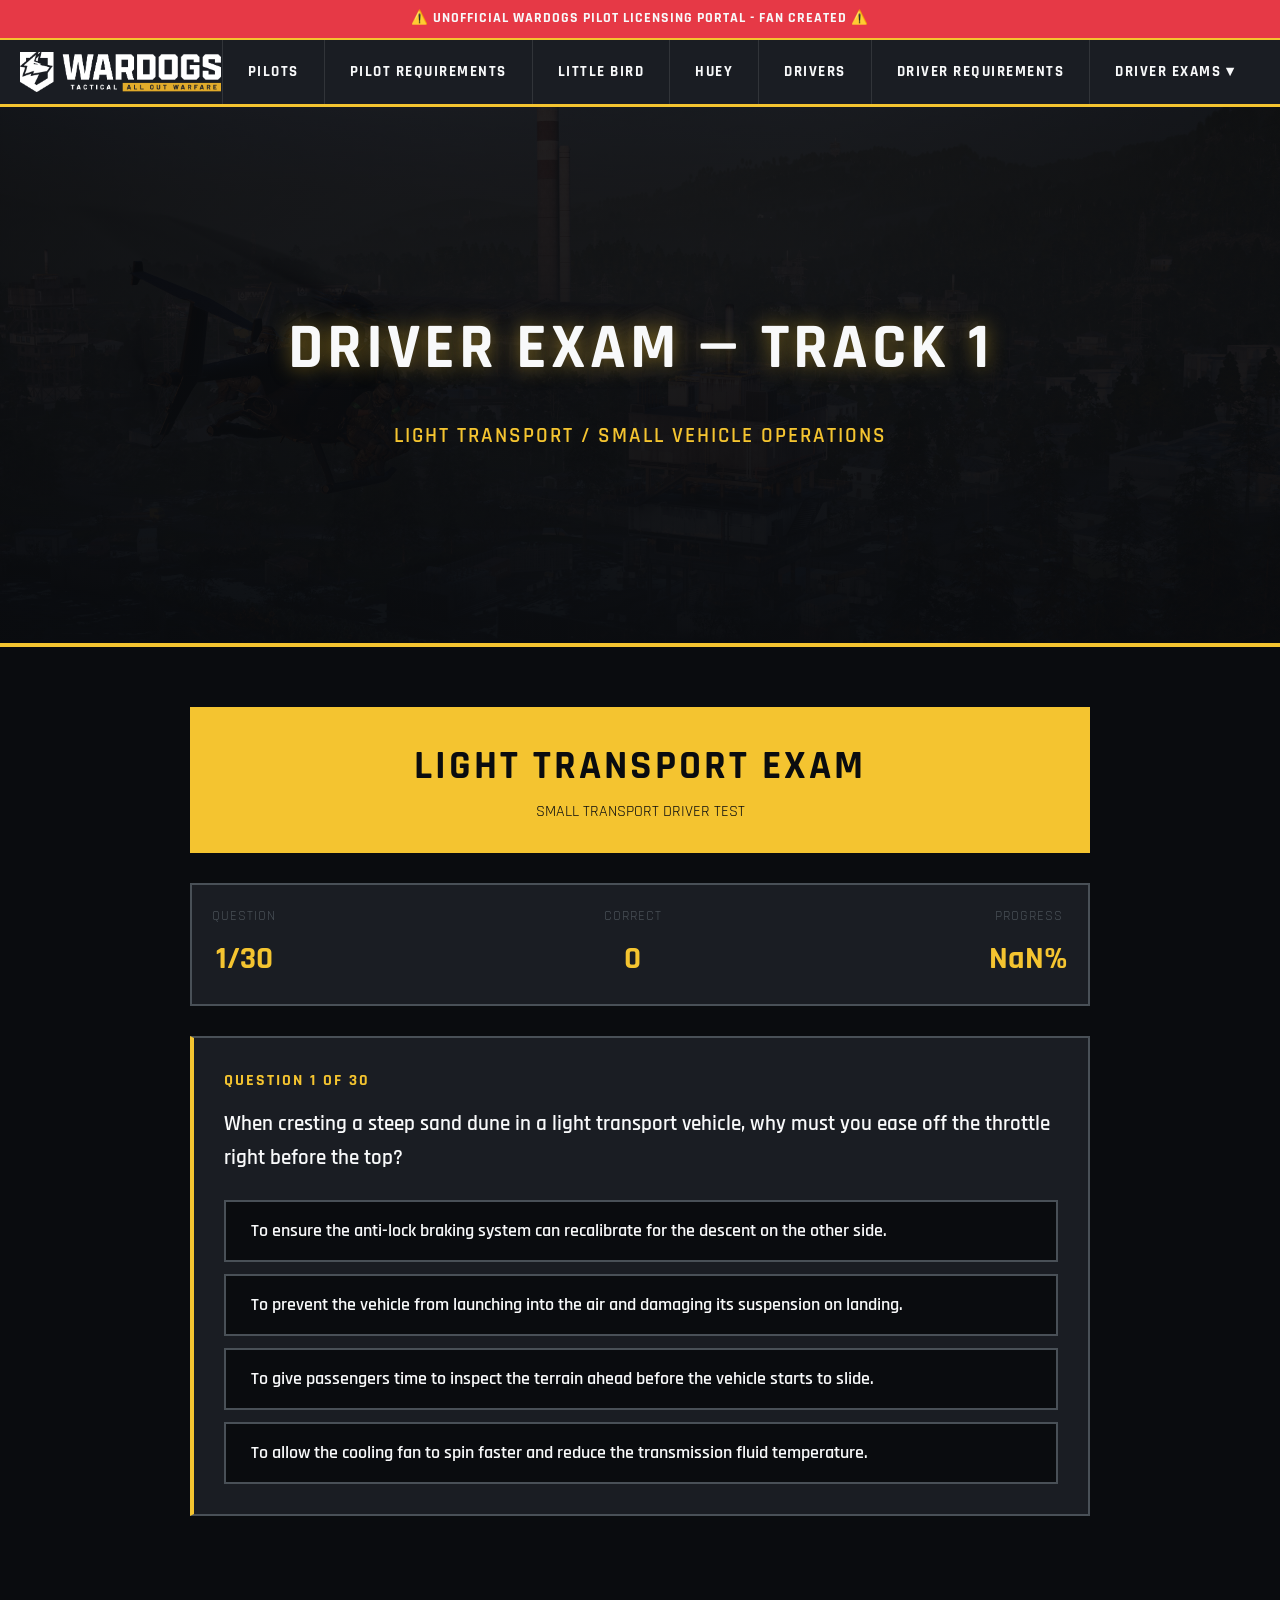
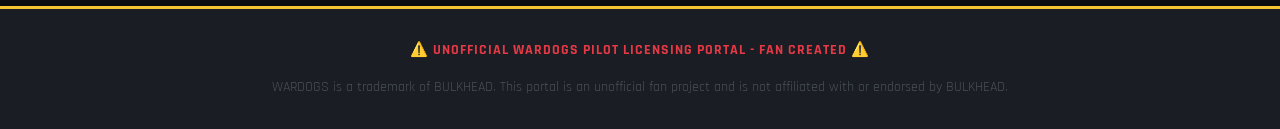
==== driver-exam-track1.html @ 91f32be7 "Add files via upload" ====
<!DOCTYPE html>
<html lang="en">
<head>
  <meta charset="UTF-8" />
  <meta name="viewport" content="width=device-width, initial-scale=1.0"/>
  <title>Driver Exam — Track 1: Light Transport | WARDOGS</title>
  <meta name="description" content="Wardogs Light Transport Driver Examination — written test for Track 1 (Small Transport). 30 questions, 90% pass required.">
  <link rel="canonical" href="https://wardogspilots.com/driver-exam-track1.html" />
  <meta property="og:type" content="website" />
  <meta property="og:title" content="Driver Exam — Track 1: Light Transport" />
  <meta property="og:description" content="Wardogs Light Transport Driver Examination — small transport written test." />
  <meta property="og:image" content="/WD_Screenshot_Littlebird_2.jpg" />
  <link rel="stylesheet" href="shared.css" />
</head>
<body>
  <div class="disclaimer">
    ⚠️ UNOFFICIAL WARDOGS PILOT LICENSING PORTAL - FAN CREATED ⚠️
  </div>

  <nav>
    <div class="nav-container">
      <img src="/WD_Fullmark_Full.png" alt="WARDOGS Logo" class="nav-logo">
      <ul class="nav-links">
        <li><a href="index.html">PILOTS</a></li>
        <li><a href="requirements.html">PILOT REQUIREMENTS</a></li>
        <li><a href="exam-littlebird.html">LITTLE BIRD</a></li>
        <li><a href="exam-huey.html">HUEY</a></li>
        <li><a href="drivers.html">DRIVERS</a></li>
        <li><a href="driver-requirements.html">DRIVER REQUIREMENTS</a></li>
        <li class="nav-dropdown">
          <a href="#" aria-haspopup="true" aria-expanded="false">DRIVER EXAMS ▾</a>
          <ul class="nav-dropdown-list">
            <li><a href="driver-exam-track1.html" class="active">Track 1 — Small Transport</a></li>
            <li><a href="driver-exam-track2.html">Track 2 — Heavy Transport</a></li>
            <li><a href="driver-exam-track3.html">Track 3 — Weaponized</a></li>
          </ul>
        </li>
      </ul>
    </div>
  </nav>

  <section class="hero" role="banner">
    <img src="/WD_Screenshot_Littlebird_2.jpg" alt="Driver exam hero image" class="hero-bg">
    <div class="hero-overlay"></div>
    <div class="hero-content">
      <h1>DRIVER EXAM — TRACK 1</h1>
      <p>LIGHT TRANSPORT / SMALL VEHICLE OPERATIONS</p>
    </div>
  </section>

  <main>
    <div class="exam-container">
      <div class="exam-header">
        <h1>LIGHT TRANSPORT EXAM</h1>
        <p>SMALL TRANSPORT DRIVER TEST</p>
      </div>

      <div id="exam-progress" class="exam-progress">
        <div class="progress-item">
          <div class="progress-label">Question</div>
          <div class="progress-value"><span id="current-q">1</span>/30</div>
        </div>
        <div class="progress-item">
          <div class="progress-label">Correct</div>
          <div class="progress-value" id="score">0</div>
        </div>
        <div class="progress-item">
          <div class="progress-label">Progress</div>
          <div class="progress-value" id="percentage">0%</div>
        </div>
      </div>

      <div id="question-container"></div>
      <div id="result-container" class="hidden"></div>
      <div id="form-container" class="hidden"></div>
    </div>
  </main>

  <footer>
    <div class="footer-disclaimer">
      ⚠️ UNOFFICIAL WARDOGS PILOT LICENSING PORTAL - FAN CREATED ⚠️
    </div>
    <div class="footer-info">
      WARDOGS is a trademark of BULKHEAD. This portal is an unofficial fan project and is not affiliated with or endorsed by BULKHEAD.
    </div>
  </footer>

  <script>
  // ===================================================
  // Wardogs Light Transport Driver Examination
  // ===================================================

  const QUESTION_POOL = [
    {
      question: "When driving a light transport vehicle down a steep, loose dirt slope, the driver should:",
      answers: [
        "Avoid heavy braking, use engine compression to control speed, and steer straight down the slope.",
        "Apply full brakes continuously, and zig-zag down the slope to reduce sliding speed.",
        "Shift into neutral, coast down, and use emergency brakes to help steer the rear tires.",
        "Accelerate rapidly to clear the slope quickly before losing wheel traction on the dirt."
      ],
      correct: 0,
      explanation: "Steering straight down the slope prevents the vehicle from sliding sideways and rolling over. Easing off the brakes and letting engine compression control your speed prevents the tires from locking up and sliding on loose soil."
    },
    {
      question: "If your light transport vehicle begins to slide wide (understeer) while taking a fast turn on gravel, you should:",
      answers: [
        "Gently ease off the throttle, straighten the steering wheel slightly, and let the front tires regain grip.",
        "Pull the emergency brake hard, slam on the accelerator, and steer deeply into the direction of the slide.",
        "Turn the steering wheel harder in the direction of the turn and apply full, heavy brakes.",
        "Shift the transmission into reverse immediately to force the wheels to counter-spin and slow down."
      ],
      correct: 0,
      explanation: "Understeer happens when the front tires lose traction and slide. Turning harder only worsens the slide. You must gently reduce power and slightly straighten the wheels so the tires can stop sliding and hook up with the gravel again."
    },
    {
      question: "Before crossing a shallow river or water hazard in a light transport vehicle, you must:",
      answers: [
        "Assess depth and current speed, select a low gear, and maintain a slow, steady forward pace.",
        "Charge into the water at maximum speed to use the vehicle's momentum to cross over.",
        "Shift into reverse first to test the entry traction before crossing the main deep channel.",
        "Deflate all tires completely to allow the vehicle's body to float across the deep water."
      ],
      correct: 0,
      explanation: "Always check water depth first. Entering slowly in a low gear prevents water from splashing over the hood and into the engine intake (which causes catastrophic engine failure called hydrolock), while maintaining traction."
    },
    {
      question: "What is the primary operational benefit of lower tire pressure when driving on loose sand or deep mud?",
      answers: [
        "It increases the tire's footprint, distributing weight and greatly improving overall traction.",
        "It increases the vehicle's top speed by reducing the rolling resistance of the rubber treads.",
        "It protects the suspension from absorbing shocks when hitting large hidden rocks or debris.",
        "It prevents the engine from overheating by reducing the rotation loads on the drive shafts."
      ],
      correct: 0,
      explanation: "Lowering tire pressure (airing down) allows the tire to flatten slightly. This increases the surface area (footprint) of the tire in contact with the ground, spreading the vehicle's weight and keeping it from sinking into loose surfaces."
    },
    {
      question: "When navigating highly uneven terrain, which action most significantly increases your risk of rolling over?",
      answers: [
        "Driving perpendicular to a steep side slope instead of driving straight up or down it.",
        "Maintaining a slow, steady throttle input while keeping the front wheels pointed straight ahead.",
        "Choosing a path that keeps all four tires in contact with the ground at all times.",
        "Shifting into a lower gear to increase torque and control when climbing over loose rocks."
      ],
      correct: 0,
      explanation: "Driving sideways across a steep slope (perpendicularly) exposes your vehicle's side profile to gravity. If a downslope wheel dips or an upslope wheel hits a bump, the center of gravity will shift beyond the track width, causing an immediate rollover."
    },
    {
      question: "How does a heavy cargo load in the rear bed of a light transport truck affect its steering?",
      answers: [
        "It lightens the front end, reducing steering grip and increasing the risk of understeer.",
        "It heavily increases front-wheel traction, making the steering feel extremely sensitive.",
        "It completely disables the rear brakes, forcing the front wheels to do all the stopping.",
        "It increases the top speed of the vehicle by pushing the rear drive tires down."
      ],
      correct: 0,
      explanation: "Heavy weight in the rear creates a seesaw effect over the rear axle, pulling weight off the front steering tires. With less weight pushing the front tires into the dirt, steering response becomes loose, slow, and prone to sliding straight (understeer)."
    },
    {
      question: "When cresting a steep sand dune in a light transport vehicle, why must you ease off the throttle right before the top?",
      answers: [
        "To prevent the vehicle from launching into the air and damaging its suspension on landing.",
        "To allow the cooling fan to spin faster and reduce the transmission fluid temperature.",
        "To ensure the anti-lock braking system can recalibrate for the descent on the other side.",
        "To give passengers time to inspect the terrain ahead before the vehicle starts to slide."
      ],
      correct: 0,
      explanation: "Charging over a crest at full throttle will launch the vehicle off the top of the dune. This can cause severe suspension damage, frame damage, passenger injuries, or result in landing nose-first into a steep pocket on the other side."
    },
    {
      question: "When driving a light transport vehicle under tactical blackout conditions using night vision:",
      answers: [
        "Reduce your speed significantly to compensate for reduced depth perception and peripheral vision.",
        "Maintain normal daytime speeds to avoid becoming an easy target for ground forces.",
        "Turn on your high beams occasionally to verify the path shown on your NVG screen.",
        "Drive strictly in reverse to minimize the vehicle's forward light and heat signature."
      ],
      correct: 0,
      explanation: "Night vision goggles (NVGs) flatten your depth perception and restrict your field of view to a narrow tube. You must drive slower than normal to give yourself enough time to react to ditches, rocks, and obstacles you cannot see in your periphery."
    },
    {
      question: "What is the correct way to drive a light utility vehicle over a high obstacle like a fallen log or rock ridge?",
      answers: [
        "Approach at an angle so only one tire climbs the obstacle at a time, keeping others on the ground.",
        "Approach straight on at high speed to force the vehicle to jump cleanly over the barrier.",
        "Slam on the brakes right before contact to let the front bumper push the obstacle out of the way.",
        "Shift into the highest gear possible to maximize the rotational speed of the front drive tires."
      ],
      correct: 0,
      explanation: "Approaching at an angle ensures that three wheels are always providing stable traction on flat ground while one wheel climbs. Approaching straight on risks slamming the front bumper or high-centering the vehicle's undercarriage on the ridge."
    },
    {
      question: "In a light transport convoy, what is the primary purpose of maintaining a consistent 3 to 4 vehicle-length gap?",
      answers: [
        "To ensure adequate reaction time for sudden stops and to avoid blinding dust clouds from lead.",
        "To allow civilian vehicles to pass safely through the military column without interrupting flow.",
        "To keep the vehicles close enough to share a single radio communications channel.",
        "To prevent the engines of trailing vehicles from running too cool in cold weather conditions."
      ],
      correct: 0,
      explanation: " convoy spacing provides a reaction window if the lead vehicle brakes or crashes. Off-road, it also ensures trailing drivers aren't blinded by the thick dust cloud kicked up by the leading vehicle's tires, which can hide obstacles."
    },
    {
      question: "What causes 'brake fade' during long descents in a light transport vehicle, and how do you prevent it?",
      answers: [
        "Overheating of brake components; prevent it by using engine braking and shifting to a lower gear.",
        "Loss of hydraulic brake fluid pressure; prevent it by pumping the brake pedal rapidly during turns.",
        "Glazing of the tire rubber surfaces; prevent it by drifting around corners to clean the treads.",
        "Excessive engine vacuum pressure build-up; prevent it by revving the engine in neutral while coasting."
      ],
      correct: 0,
      explanation: "Brake fade happens when constant heavy braking generates extreme heat, causing the brake pads and rotors to lose friction. Shifting into a low gear forces the engine compression to hold back the vehicle's weight (engine braking), saving your brakes."
    },
    {
      question: "When using a winch to pull a stuck light vehicle out of deep mud, you must always:",
      answers: [
        "Place a heavy dampener over the winch cable to prevent a dangerous snap if the line breaks.",
        "Keep the vehicle's engine turned off to prevent overloading the electrical alternator system.",
        "Stand directly next to the winch line to guide the cable onto the spool with your hands.",
        "Run the winch at maximum speed without stopping to prevent the motor from cooling down too fast."
      ],
      correct: 0,
      explanation: "A winch line is under immense tension. If it snaps, the cable will whip back with lethal force. Placing a heavy jacket, blanket, or cable dampener over the middle of the line absorbs the energy and drops the cable safely to the ground if it breaks."
    },
    {
      question: "During tactical transport operations, if the lead vehicle spots an obstacle, they should:",
      answers: [
        "Signal the hazard over the radio or via hand signals to warn the trailing vehicles immediately.",
        "Stop abruptly without warning to test the reaction speed of the drivers behind them.",
        "Accelerate quickly over the obstacle to show the path is safe to navigate at speed.",
        "Turn off all lights and pull over to let the trailing vehicles take the lead instead."
      ],
      correct: 0,
      explanation: "Lead vehicles are the eyes of the convoy. Any spotter or lead driver must immediately call out road hazards, traps, or deep obstacles to ensure trailing vehicles have ample time to steer clear or adjust their approach."
    },
    {
      question: "When should you engage the differential lock (diff lock) on a light transport vehicle?",
      answers: [
        "Before entering loose, slippery, or mud-heavy terrain where wheels are likely to spin and lose grip.",
        "When driving at high speeds on dry asphalt roads to improve cornering stability and turn radius.",
        "Only after the vehicle has become completely stuck and the engine has stalled in deep water.",
        "When descending steep paved highways to prevent the brakes from locking up during a hard stop."
      ],
      correct: 0,
      explanation: "Engaging the differential lock forces both wheels on an axle to turn at the exact same speed. This prevents one wheel from spinning uselessly in the mud while the other wheel with grip sits completely still. Do not use it on dry pavement as it binds the gears."
    },
    {
      question: "If your front wheels lose steering grip in deep mud, what is the best way to regain steering control?",
      answers: [
        "Turn the steering wheel slightly back and forth to let the side treads of the tires bite into fresh dirt.",
        "Spin the tires at maximum RPM while holding the steering wheel locked in one direction.",
        "Apply full emergency brakes while turning the steering wheel rapidly from side to side.",
        "Turn off the engine, shift into park, and let the vehicle slide to a complete stop on its own."
      ],
      correct: 0,
      explanation: "Wiggling the steering wheel left and right (sawing the wheel) allows the sidewall lugs and outer edges of your front tires to bite into fresh mud, helping clear the mud out of the tread and redirecting the vehicle's path."
    },
    {
      question: "When driving off-road, why should you avoid driving through tall grass or deep brush whenever possible?",
      answers: [
        "It can hide dangerous obstacles like large rocks, deep holes, or stumps that can damage the vehicle.",
        "The seeds from the tall grass will clog the exhaust system and cause an immediate engine fire.",
        "Tall brush will scratch the paint and reduce the camouflage effectiveness of the vehicle's body.",
        "The plants release chemical compounds that degrade the rubber compounds of off-road tires."
      ],
      correct: 0,
      explanation: "Tall grass completely masks the ground surface. Underneath, there could be a massive boulder, a hidden tree stump, or a deep wash-out trench that will shear off your suspension components or cause an immediate rollover."
    },
    {
      question: "When parking a manual light transport vehicle on an uphill slope, you should:",
      answers: [
        "Apply the handbrake, shift the transmission into first gear, and turn the wheels away from the curb.",
        "Leave the vehicle in neutral, apply the handbrake, and keep the front wheels perfectly straight.",
        "Shift into reverse gear, release the handbrake, and turn the wheels directly into the curb.",
        "Leave the engine idling in neutral and place a small rock under one of the front tires."
      ],
      correct: 0,
      explanation: "Leaving the transmission in first gear acts as a mechanical backup to your handbrake. Turning the wheels away from the curb ensures that if the vehicle does slip backward, the front tires will catch the curb and stop the vehicle's rolling motion."
    },
    {
      question: "If your engine temperature gauge spikes into the red zone while climbing a steep mountain pass, you should:",
      answers: [
        "Pull over safely, let the engine idle, and turn on the cabin heater to help vent engine heat.",
        "Turn off the engine immediately while moving, shift into neutral, and coast down the mountain.",
        "Pour cold bottled water directly over the hot radiator cap to cool it down as fast as possible.",
        "Accelerate to maximum speed to force more cold air through the front grill of the vehicle."
      ],
      correct: 0,
      explanation: "Turning on the cabin heater acts as a secondary radiator, drawing heat away from the engine block and blowing it into the cabin. Letting the engine idle allows the water pump and cooling fan to continue circulating fluids to cool it down safely."
    },
    {
      question: "What is the safest way to negotiate a steep downhill section on loose gravel or muddy terrain?",
      answers: [
        "Shift to a low gear, let engine compression control your speed, and keep the vehicle pointed straight down.",
        "Put the vehicle in neutral, use the handbrake to steer, and slide down sideways to slow descent.",
        "Ride the brakes heavily while turning the steering wheel rapidly to scrub off speed on the descent.",
        "Accelerate down the hill to ensure the tires can clear any mud buildup in the tread patterns."
      ],
      correct: 0,
      explanation: "Keeping the vehicle pointed straight down the fall line of the hill prevents sliding sideways, which leads to immediate roll-overs. Letting the engine control the speed prevents brake lockup and sliding."
    },
    {
      question: "How does adding a roof rack with heavy gear affect the handling of a light transport vehicle?",
      answers: [
        "It raises the center of gravity, significantly increasing the risk of rolling over during sharp turns.",
        "It lowers the center of gravity, greatly improving the vehicle's high-speed cornering stability.",
        "It has no effect on handling because the weight is distributed evenly across the roof support pillars.",
        "It increases front-wheel traction by pushing the front bumper down closer to the road surface."
      ],
      correct: 0,
      explanation: "Weight added high up raises the vehicle's overall Center of Gravity (CG). When turning, centrifugal force will push this high weight outward, creating a severe body roll that can easily roll the vehicle over at high speeds."
    },
    {
      question: "When shifting a 4WD light transport vehicle's transfer case into 'Low Range' (4-Low), what is the primary change?",
      answers: [
        "Engine torque is greatly multiplied, but the vehicle's top speed is significantly reduced.",
        "The vehicle's top speed is doubled, but the available torque to the wheels is cut in half.",
        "Power is sent only to the rear wheels to allow for high-speed drifting on dirt roads.",
        "The automatic braking system is disabled to allow the wheels to lock up freely off-road."
      ],
      correct: 0,
      explanation: "4-Low engages low gearing in the transfer case. This multiplies your engine's torque (pulling power) for climbing over steep rocks or through thick mud, but restricts the vehicle's top speed to very low limits."
    },
    {
      question: "When operating a light transport vehicle with canvas side doors and rear covers, the driver must:",
      answers: [
        "Utilize side mirrors effectively and check blind spots frequently due to reduced direct visibility.",
        "Rely entirely on passengers to tell them if the path behind the vehicle is clear to back up.",
        "Keep the driver's side door open at all times to improve direct line-of-sight visibility.",
        "Drive only in forward gears to eliminate the need to look behind the vehicle while moving."
      ],
      correct: 0,
      explanation: "Canvas covers, plastic windows, and rear frames severely restrict your direct line of sight. Drivers must be highly proactive with their side mirrors and check blind spots constantly to avoid hitting soldiers, obstacles, or other vehicles."
    },
    {
      question: "When driving in deep mud ruts left by heavy trucks, a light transport vehicle driver should:",
      answers: [
        "Avoid riding in the bottom of deep ruts to prevent 'high-centering' the vehicle on the middle ridge.",
        "Keep their tires perfectly centered in the deepest part of the ruts to maximize tracking control.",
        "Increase speed to slide over the middle ridge of the ruts without touching the bottom dirt.",
        "Deflate all tires to zero pressure to allow the tires to wrap around the middle ridge."
      ],
      correct: 0,
      explanation: "Heavy truck ruts are often deeper than the ground clearance of light transport vehicles. If you drive in the bottom of the ruts, your tires will sink until the undercarriage (differential/frame) hits the center ridge, lifting your tires off the ground (high-centering) and stranding you."
    },
    {
      question: "When navigating an extremely tight or hazardous off-road trail, what is the role of a ground spotter?",
      answers: [
        "To stand outside the vehicle and guide the driver using clear, pre-arranged hand signals.",
        "To run ahead of the vehicle and clear all loose rocks and sticks from the path manually.",
        "To ride on the hood of the vehicle and point in the direction the driver should steer.",
        "To maintain constant radio contact with flight command to report the vehicle's coordinates."
      ],
      correct: 0,
      explanation: "A ground spotter stands outside the vehicle in a safe location where they can see both the tires, the trail hazards, and the driver. They use hand signals to guide the driver's tire placement over obstacles safely."
    },
    {
      question: "If you feel your drive wheels spinning uselessly while trying to climb a loose dirt hill, you should:",
      answers: [
        "Ease off the throttle slightly to let the tires regain friction, rather than spinning them deeper.",
        "Slam on the accelerator pedal to force the tires to burn through the loose topsoil layer.",
        "Pump the brake pedal rapidly while keeping the accelerator pinned to the floorboards.",
        "Shift the transmission into reverse immediately to try and climb the hill backwards instead."
      ],
      correct: 0,
      explanation: "Spinning tires generates friction heat, which turns dirt to slick mud and digs the vehicle into a deeper hole. Easing off the throttle decreases the rotational speed, allowing the tire treads to grip the dirt and regain forward momentum."
    },
    {
      question: "If your vehicle begins to slide sideways on a steep slope and feels like it is starting to roll over, you should:",
      answers: [
        "Instantly steer downhill and apply light throttle to stabilize the vehicle's weight distribution.",
        "Turn the steering wheel hard uphill and apply full brakes to stop the sideways sliding motion.",
        "Pull the emergency brake and jump out of the driver's side door immediately to safety.",
        "Shift into neutral, turn off the engine, and brace yourself against the steering wheel."
      ],
      correct: 0,
      explanation: "If you slide sideways, turning uphill will flip you instantly. Turning downhill aligns the vehicle's chassis with gravity (straight down), stabilizing the weight across the suspension and keeping the wheels on the ground."
    },
    {
      question: "Why is it critical to avoid splashing water over the hood when crossing shallow water in a light utility vehicle?",
      answers: [
        "Water can enter the engine air intake, causing hydrolock and permanently destroying the engine.",
        "Water on the hood will short out the front headlights and blow the main alternator fuse.",
        "The weight of the water on the hood will push the front bumper down and cause a front-flip.",
        "Water will wash away the anti-reflective paint coating on the hood, causing extreme glare."
      ],
      correct: 0,
      explanation: "If water splashes up and enters the engine intake, the cylinders will suck in water instead of air. Since water cannot be compressed, the pistons will hit the water lock and instantly bend or break the internal engine rods (hydrolock), destroying the motor."
    },
    {
      question: "Driving with the tailgate open and unsecured cargo extending out the back of a light transport vehicle:",
      answers: [
        "Is highly dangerous as it shifts the center of gravity aft and risks losing cargo on bumps.",
        "Improves fuel economy significantly by reducing the aerodynamic drag on the rear of the truck.",
        "Is recommended for off-road driving because it allows the rear tires to cool down faster.",
        "Has no effect on safety as long as the driver maintains a slow, steady speed on flat pavement."
      ],
      correct: 0,
      explanation: "Unsecured cargo can fall out on bumps, creating obstacles for convoys behind you. Additionally, shifting weight to the extreme rear pulls weight off your steering tires, making steering loose and dangerous."
    },
    {
      question: "When driving off-road over rough, rocky terrain, why should you avoid wrapping your thumbs inside the steering wheel spokes?",
      answers: [
        "A sudden bump can jerk the front wheels and spin the steering wheel rapidly, breaking your thumbs.",
        "It reduces the circulation of blood to your hands, causing rapid fatigue during long drives.",
        "It blocks your view of the instrument cluster gauges and warning lights on the dashboard.",
        "The friction of the spokes against your thumbs will wear away the grip material on the wheel."
      ],
      correct: 0,
      explanation: "When off-road, hitting a large rock can suddenly force your front tires sideways. This force transmits through the steering linkage and snaps the steering wheel around violently. If your thumbs are wrapped inside, the spinning spokes will break them."
    },
    {
      question: "How does driving at moderate speed on hard dirt right after leaving a deep mud hole help the vehicle?",
      answers: [
        "Centrifugal force flings the packed mud out of the tire treads, restoring grip for future obstacles.",
        "The friction warms the tire rubber back up to its optimal operating temperature range.",
        "It allows the mechanical four-wheel drive gears to disengage smoothly without grinding.",
        "The wind clears the mud away from the front radiator grill, preventing engine cooling issues."
      ],
      correct: 0,
      explanation: "Tire treads work by grabbing the ground. When packed solid with thick mud, they become smooth slicks. Driving on hard ground at a moderate speed flings the mud out of the treads, cleaning the tires so they are ready for the next off-road challenge."
    }
  ];

  let currentQuestions = [];
  let currentQuestionIndex = 0;
  let score = 0;
  let answered = false;

  function shuffleArray(array) {
    const shuffled = [...array];
    for (let i = shuffled.length - 1; i > 0; i--) {
      const j = Math.floor(Math.random() * (i + 1));
      [shuffled[i], shuffled[j]] = [shuffled[j], shuffled[i]];
    }
    return shuffled;
  }

  function initExam() {
    currentQuestions = shuffleArray(QUESTION_POOL).slice(0, 30);

    // Shuffle answers for each question
    currentQuestions.forEach(q => {
      const correctAnswer = q.answers[q.correct];
      const shuffled = shuffleArray(q.answers.map((ans, idx) => ({ ans, idx })));
      q.answers = shuffled.map(item => item.ans);
      q.correct = shuffled.findIndex(item => item.idx === q.correct);
    });

    currentQuestionIndex = 0;
    score = 0;
    answered = false;
    displayQuestion();
  }

  function displayQuestion() {
    const container = document.getElementById('question-container');
    const question = currentQuestions[currentQuestionIndex];

    answered = false;

    container.innerHTML = `
      <div class="question-card">
        <div class="question-number">Question ${currentQuestionIndex + 1} of 30</div>
        <div class="question-text">${question.question}</div>
        <div class="answers" id="answers"></div>
        <div id="explanation-container"></div>
        <button class="btn next-btn hidden" id="next-btn" onclick="nextQuestion()">NEXT QUESTION</button>
      </div>
    `;

    const answersContainer = document.getElementById('answers');
    question.answers.forEach((answer, index) => {
      const btn = document.createElement('button');
      btn.className = 'answer-btn';
      btn.textContent = answer;
      btn.onclick = () => checkAnswer(index);
      answersContainer.appendChild(btn);
    });

    updateProgress();
  }

  function checkAnswer(selectedIndex) {
      if (answered) return;

      answered = true;
      const question = currentQuestions[currentQuestionIndex];
      const answerButtons = document.querySelectorAll('.answer-btn');
      const explanationContainer = document.getElementById('explanation-container');

      answerButtons.forEach(btn => btn.disabled = true);

      if (selectedIndex === question.correct) {
          score++;
          answerButtons[selectedIndex].classList.add('correct');
      } else {
          answerButtons[selectedIndex].classList.add('incorrect');
          answerButtons[question.correct].classList.add('correct');
      }

      explanationContainer.innerHTML = `
      <div class="explanation">
        <strong>EXPLANATION:</strong> ${question.explanation}
      </div>
    `;

      document.getElementById('next-btn').classList.remove('hidden');
      updateProgress();
  }

  function updateProgress() {
      document.getElementById('current-q').textContent = currentQuestionIndex + 1;
      document.getElementById('score').textContent = score;
      const percentage = ((score / (currentQuestionIndex + (answered ? 1 : 0))) * 100).toFixed(0);
      document.getElementById('percentage').textContent = percentage + '%';
  }

  function nextQuestion() {
      currentQuestionIndex++;

      if (currentQuestionIndex >= currentQuestions.length) {
          showResults();
      } else {
          displayQuestion();
      }
  }

  function showResults() {
      const container = document.getElementById('question-container');
      const resultContainer = document.getElementById('result-container');
      const formContainer = document.getElementById('form-container');

      container.classList.add('hidden');
      document.getElementById('exam-progress').classList.add('hidden');
      resultContainer.classList.remove('hidden');

      const percentage = ((score / 30) * 100).toFixed(1);
      const passed = score >= 27; // 90% of 30 is 27

      resultContainer.innerHTML = `
      <div class="result-screen ${passed ? 'pass' : 'fail'}">
        <div class="result-status">${passed ? 'PASS' : 'FAIL'}</div>
        <div class="result-score">${score} / 30 (${percentage}%)</div>
        <div class="result-message">
          ${passed
              ? 'You have passed the Light Transport written examination. Complete the form below to schedule your in-game practical evaluation with a driver instructor.'
              : 'You did not achieve the required 90% passing score. Review the material and retake the examination.'}
        </div>
        ${!passed ? '<button class="btn" onclick="location.reload()">RETAKE EXAM</button>' : ''}
      </div>
    `;

      if (passed) {
          formContainer.classList.remove('hidden');
          formContainer.innerHTML = `
        <div class="form-container">
          <h2>POST-EXAM GROUND CERTIFICATION FORM</h2>
          <p>Your written exam results will be forwarded to the ground instructor cadre. Complete this form to begin the practical scheduling process.</p>

          <form id="cert-form">
            <div class="form-group">
              <label for="discord">DISCORD USERNAME *</label>
              <input type="text" id="discord" required placeholder="username#0000">
            </div>

            <div class="form-group">
              <label for="callsign">IN-GAME CALLSIGN *</label>
              <input type="text" id="callsign" required placeholder="Your tactical callsign">
            </div>

            <div class="form-group">
              <label for="availability">AVAILABILITY / TIMEZONE *</label>
              <textarea id="availability" required placeholder="Preferred days/times and timezone (e.g., Weekends 1800-2200 UTC, Mon-Fri after 2000 EST)"></textarea>
            </div>

            <button type="submit" class="btn">SUBMIT GROUND CERTIFICATION REQUEST</button>
          </form>

          <div id="form-response" class="hidden"></div>
        </div>
      `;

          document.getElementById('cert-form').addEventListener('submit', handleFormSubmit);
      }
  }

  function handleFormSubmit(e) {
      e.preventDefault();

      // Secure, anonymous Cloudflare Driver Webhook proxy URL
      const CLOUDFLARE_WORKER_URL = 'https://wardogs-driver-webhook.arsenalapi.workers.dev';

      const formResponse = document.getElementById('form-response');
      formResponse.classList.remove('hidden');
      formResponse.innerHTML = `
      <div class="loading-spinner">
        <div class="spinner"></div>
        <p>TRANSMITTING TO GROUND INSTRUCTOR CADRE...</p>
      </div>
    `;

      // Get form values
      const discordUser = document.getElementById('discord').value;
      const callsignUser = document.getElementById('callsign').value;
      const availabilityUser = document.getElementById('availability').value;

      // Detect which exam they completed based on page URL
      let examType = 'Light Transport';
      if (window.location.pathname.includes('heavy')) {
        examType = 'Heavy Transport';
      } else if (window.location.pathname.includes('weapon')) {
        examType = 'Weaponized';
      }
      const percentage = ((score / 30) * 100).toFixed(1);

      // Format a tactical Discord embed payload
      const discordPayload = {
          username: "Wardogs Ground Command",
          embeds: [
              {
                  title: "🛞 NEW DRIVER LICENSING APPLICATION 🛞",
                  description: "A candidate has successfully passed the written ground examination and is ready for a practical evaluation.",
                  color: 16763904,
                  fields: [
                      {
                          name: "👤 Candidate Details",
                          value: `**Discord:** ${discordUser}\n**Callsign:** ${callsignUser}`,
                          inline: false
                      },
                      {
                          name: "🛞 Driver Track",
                          value: `**Aircraft Track:** ${examType}\n**Score:** ${score} / 30 (${percentage}%)`,
                          inline: false
                      },
                      {
                          name: "📅 Availability & Timezone",
                          value: availabilityUser,
                          inline: false
                      }
                  ],
                  footer: {
                      text: "Wardogs Unofficial Ground Academy • Remember: Don't flip. Don't crash."
                  },
                  timestamp: new Date().toISOString()
              }
          ]
      };

      // Perform a standard POST request directly to your secure Cloudflare Worker
      fetch(CLOUDFLARE_WORKER_URL, {
          method: 'POST',
          headers: {
              'Content-Type': 'application/json'
          },
          body: JSON.stringify(discordPayload)
      })
          .then(response => {
              if (!response.ok) {
                  throw new Error('Failed to transmit application to Cloudflare.');
              }

              // Show success message once the request is complete
              formResponse.innerHTML = `
        <div class="success-message">
          <h3 style="color: var(--tactical-yellow); margin-bottom: 20px;">✓ TRANSMISSION SUCCESSFUL</h3>
          <p>Your written driving exam results have been registered. Stand by for contact via Discord to schedule your in-game practical driving evaluation.</p>
          <p style="margin-top: 20px; color: var(--tactical-red); font-weight: 700;">REMEMBER THE RULES:</p>
          <p style="color: var(--tactical-red);">If you flip the vehicle, you fail.</p>
          <p style="color: var(--tactical-red);">If you get stuck or run too slow, you fail.</p>
          <p style="margin-top: 20px;">Precision maneuvering is mandatory. Good luck, driver.</p>
        </div>
      `;

              document.getElementById('cert-form').style.display = 'none';
          })
          .catch(error => {
              console.error('Error submitting application:', error);

              formResponse.innerHTML = `
        <div class="success-message" style="border-color: var(--tactical-red);">
          <h3 style="color: var(--tactical-red); margin-bottom: 20px;">⚠️ TRANSMISSION ERROR</h3>
          <p>There was a connection issue forwarding your application to ground command. Please take a screenshot of your passing score (${score}/30) and contact a driving instructor directly on Discord.</p>
        </div>
      `;
          });
  }

  initExam();
  </script>
</body>
</html>
---- shared.css ----
@import url('https://fonts.googleapis.com/css2?family=Rajdhani:wght@400;600;700&display=swap');

* {
  margin: 0;
  padding: 0;
  box-sizing: border-box;
}

:root {
  --gunmetal: #1a1d23;
  --deep-black: #0a0c0f;
  --tactical-yellow: #f4c430;
  --tactical-red: #e63946;
  --crisp-white: #f8f9fa;
  --steel-grey: #495057;
  --hover-grey: #2a2f36;
}

body {
  font-family: 'Rajdhani', sans-serif;
  background: var(--deep-black);
  color: var(--crisp-white);
  line-height: 1.6;
  overflow-x: hidden;
}

/* Disclaimer */
.disclaimer {
  background: var(--tactical-red);
  color: var(--crisp-white);
  text-align: center;
  padding: 8px;
  font-weight: 700;
  font-size: 0.85rem;
  letter-spacing: 1px;
  border-bottom: 2px solid var(--tactical-yellow);
}

/* Navigation */
nav {
  background: var(--gunmetal);
  border-bottom: 3px solid var(--tactical-yellow);
  position: sticky;
  top: 0;
  z-index: 1000;
}

.nav-container {
  max-width: 1400px;
  margin: 0 auto;
  display: flex;
  align-items: center;
  justify-content: space-between;
  padding: 0 20px;
}

.nav-logo {
  height: 60px;
  padding: 10px 0;
}

.nav-links {
  display: flex;
  list-style: none;
  gap: 0;
}

/* Dropdown behavior */
.nav-dropdown {
  position: relative;
}

.nav-dropdown > a {
  cursor: pointer;
}

.nav-dropdown-list {
  position: absolute;
  top: 100%;
  left: 0;
  background: var(--gunmetal);
  border: 2px solid rgba(255,255,255,0.06);
  min-width: 260px;
  list-style: none;
  padding: 8px 0;
  margin: 6px 0 0 0;
  display: none;
  box-shadow: 0 8px 20px rgba(0,0,0,0.6);
  z-index: 1200;
  border-radius: 4px;
}

.nav-dropdown-list li a {
  display: block;
  padding: 10px 18px;
  color: var(--crisp-white);
  text-decoration: none;
  font-weight: 700;
  font-size: 0.95rem;
  text-transform: none;
  letter-spacing: 0.5px;
  border-left: none;
}

.nav-dropdown-list li a:hover {
  background: var(--tactical-yellow);
  color: var(--deep-black);
}

/* Reveal on hover or when focused (supports click-to-focus) */
.nav-dropdown:hover .nav-dropdown-list,
.nav-dropdown:focus-within .nav-dropdown-list {
  display: block;
}

.nav-links a {
  display: block;
  padding: 20px 25px;
  color: var(--crisp-white);
  text-decoration: none;
  font-weight: 700;
  font-size: 0.95rem;
  letter-spacing: 1.5px;
  text-transform: uppercase;
  border-left: 1px solid rgba(255, 255, 255, 0.1);
  transition: all 0.2s;
}

.nav-links a:hover,
.nav-links a.active {
  background: var(--tactical-yellow);
  color: var(--deep-black);
}

/* Hero Section */
.hero {
  position: relative;
  height: 60vh;
  display: flex;
  align-items: center;
  justify-content: center;
  overflow: hidden;
  border-bottom: 4px solid var(--tactical-yellow);
}

.hero-bg {
  position: absolute;
  top: 0;
  left: 0;
  width: 100%;
  height: 100%;
  object-fit: cover;
  filter: brightness(0.4);
}

.hero-overlay {
  position: absolute;
  top: 0;
  left: 0;
  width: 100%;
  height: 100%;
  background: linear-gradient(to bottom, rgba(10, 12, 15, 0.7), rgba(10, 12, 15, 0.9));
}

.hero-content {
  position: relative;
  z-index: 2;
  text-align: center;
  max-width: 800px;
  padding: 20px;
}

.hero h1 {
  font-size: 4rem;
  font-weight: 700;
  letter-spacing: 4px;
  text-transform: uppercase;
  margin-bottom: 20px;
  text-shadow: 0 0 20px rgba(244, 196, 48, 0.5);
}

.hero p {
  font-size: 1.3rem;
  letter-spacing: 2px;
  color: var(--tactical-yellow);
  font-weight: 600;
}

/* Main Content */
main {
  max-width: 1400px;
  margin: 0 auto;
  padding: 60px 20px;
}

.content-section {
  background: var(--gunmetal);
  border: 2px solid var(--steel-grey);
  padding: 40px;
  margin-bottom: 30px;
  position: relative;
}

.content-section::before {
  content: '';
  position: absolute;
  top: 0;
  left: 0;
  width: 4px;
  height: 100%;
  background: var(--tactical-yellow);
}

.content-section h2 {
  font-size: 2rem;
  font-weight: 700;
  text-transform: uppercase;
  letter-spacing: 3px;
  margin-bottom: 25px;
  color: var(--tactical-yellow);
}

.content-section h3 {
  font-size: 1.5rem;
  font-weight: 700;
  text-transform: uppercase;
  letter-spacing: 2px;
  margin: 30px 0 15px;
  color: var(--crisp-white);
}

.content-section p {
  font-size: 1.1rem;
  line-height: 1.8;
  margin-bottom: 15px;
}

/* Buttons */
.btn {
  display: inline-block;
  padding: 18px 45px;
  background: var(--tactical-yellow);
  color: var(--deep-black);
  text-decoration: none;
  font-weight: 700;
  font-size: 1.1rem;
  letter-spacing: 2px;
  text-transform: uppercase;
  border: none;
  cursor: pointer;
  transition: all 0.2s;
  box-shadow: 0 0 20px rgba(244, 196, 48, 0.3);
}

.btn:hover {
  background: var(--crisp-white);
  transform: translateY(-2px);
  box-shadow: 0 0 30px rgba(244, 196, 48, 0.6);
}

.btn-container {
  display: flex;
  gap: 30px;
  margin: 40px 0;
  flex-wrap: wrap;
}

/* Table */
.roster-note {
  margin-top: 12px;
  margin-bottom: 18px;
  color: var(--tactical-yellow);
  font-weight: 700;
  letter-spacing: 1px;
  font-size: 0.95rem;
}

.roster-search-container {
  margin: 20px 0;
}

.roster-search-input {
  width: 100%;
  max-width: 500px;
  padding: 12px 16px;
  background: var(--deep-black);
  border: 2px solid var(--steel-grey);
  color: var(--crisp-white);
  font-family: 'Rajdhani', sans-serif;
  font-size: 1rem;
  font-weight: 600;
  letter-spacing: 1px;
  transition: border-color 0.2s;
}

.roster-search-input:focus {
  outline: none;
  border-color: var(--tactical-yellow);
}

.roster-search-input::placeholder {
  color: var(--steel-grey);
  font-weight: 400;
}

/* Table */
.table-wrapper {
  width: 100%;
  overflow-x: auto;
  -webkit-overflow-scrolling: touch;
}

.roster-table {
  width: 100%;
  border-collapse: collapse;
  margin: 30px 0;
  background: var(--deep-black);
  min-width: 420px;
}

.roster-table thead {
  background: var(--tactical-yellow);
  color: var(--deep-black);
}

.roster-table th {
  padding: 18px;
  text-align: left;
  font-weight: 700;
  font-size: 1rem;
  letter-spacing: 2px;
  text-transform: uppercase;
}

.roster-table td {
  padding: 15px 18px;
  border-bottom: 1px solid var(--steel-grey);
}

.roster-table tr:hover {
  background: var(--hover-grey);
}

.license-badge {
  display: inline-block;
  padding: 4px 12px;
  background: var(--tactical-red);
  color: var(--crisp-white);
  font-size: 0.85rem;
  font-weight: 700;
  letter-spacing: 1px;
  border-radius: 2px;
}

/* Pilot link */
.pilot-link {
  background: none;
  border: none;
  color: var(--tactical-yellow);
  font: inherit;
  font-weight: 700;
  cursor: pointer;
  text-transform: uppercase;
  letter-spacing: 1px;
  padding: 0;
}

.pilot-link:hover {
  text-decoration: underline;
}

/* Pilot Modal */
.pilot-modal {
  position: fixed;
  inset: 0;
  z-index: 1500;
  display: flex;
  align-items: center;
  justify-content: center;
}

.pilot-modal-backdrop {
  position: absolute;
  inset: 0;
  background: rgba(0, 0, 0, 0.7);
}

.pilot-modal-content {
  position: relative;
  background: var(--gunmetal);
  border: 2px solid var(--tactical-yellow);
  max-width: 700px;
  width: 90%;
  padding: 30px 30px 26px;
  z-index: 1501;
  box-shadow: 0 0 30px rgba(0, 0, 0, 0.7);
}

.pilot-modal-title {
  font-size: 1.6rem;
  letter-spacing: 3px;
  text-transform: uppercase;
  color: var(--tactical-yellow);
  margin-bottom: 4px;
}

.pilot-modal-callsign {
  font-size: 1rem;
  color: var(--steel-grey);
  margin-bottom: 20px;
}

.pilot-modal-close {
  position: absolute;
  top: 10px;
  right: 12px;
  background: transparent;
  border: none;
  color: var(--crisp-white);
  font-size: 1.3rem;
  cursor: pointer;
}

.pilot-modal-body {
  display: flex;
  gap: 24px;
  align-items: center;
  flex-wrap: wrap;
}

.pilot-survival {
  position: relative;
  width: 220px;
  height: 220px;
  flex: 0 0 auto;
}

.survival-chart {
  width: 100%;
  height: 100%;
  transform: rotate(-90deg);
}

.survival-bg,
.survival-fg {
  fill: none;
  stroke-width: 10;
}

.survival-bg {
  stroke: var(--hover-grey);
}

.survival-fg {
  stroke: var(--tactical-yellow);
  stroke-linecap: round;
  transition: stroke-dashoffset 0.6s ease-out;
}

.survival-label {
  position: absolute;
  inset: 0;
  display: flex;
  flex-direction: column;
  align-items: center;
  justify-content: center;
}

.survival-percent {
  font-size: 2.4rem;
  font-weight: 700;
  color: var(--tactical-yellow);
}

.survival-caption {
  font-size: 0.9rem;
  text-transform: uppercase;
  letter-spacing: 2px;
  color: var(--steel-grey);
  margin-top: 4px;
}

.pilot-stats-box {
  flex: 1 1 220px;
  background: var(--deep-black);
  border: 2px solid var(--steel-grey);
  padding: 20px 22px;
}

.pilot-stat-row {
  display: flex;
  justify-content: space-between;
  align-items: baseline;
  margin-bottom: 12px;
}

.pilot-stat-label {
  font-size: 0.95rem;
  color: var(--steel-grey);
  text-transform: uppercase;
  letter-spacing: 1px;
}

.pilot-stat-value {
  font-size: 1.3rem;
  font-weight: 700;
  color: var(--crisp-white);
}

/* Footer */
footer {
  background: var(--gunmetal);
  border-top: 3px solid var(--tactical-yellow);
  padding: 30px 20px;
  text-align: center;
}

.footer-disclaimer {
  font-size: 0.9rem;
  font-weight: 700;
  letter-spacing: 1px;
  color: var(--tactical-red);
  margin-bottom: 15px;
}

.footer-info {
  font-size: 0.85rem;
  color: var(--steel-grey);
}

/* Exam Styles */
.exam-container {
  max-width: 900px;
  margin: 0 auto;
}

.exam-header {
  background: var(--tactical-yellow);
  color: var(--deep-black);
  padding: 25px;
  text-align: center;
  margin-bottom: 30px;
  border: 3px solid var(--tactical-yellow);
}

.exam-header h1 {
  font-size: 2.5rem;
  font-weight: 700;
  letter-spacing: 3px;
  text-transform: uppercase;
}

.exam-progress {
  display: flex;
  justify-content: space-between;
  background: var(--gunmetal);
  padding: 20px;
  margin-bottom: 30px;
  border: 2px solid var(--steel-grey);
}

.progress-item {
  text-align: center;
}

.progress-label {
  font-size: 0.9rem;
  color: var(--steel-grey);
  text-transform: uppercase;
  letter-spacing: 1px;
}

.progress-value {
  font-size: 2rem;
  font-weight: 700;
  color: var(--tactical-yellow);
  margin-top: 5px;
}

.question-card {
  background: var(--gunmetal);
  border: 2px solid var(--steel-grey);
  padding: 30px;
  margin-bottom: 30px;
  border-left: 4px solid var(--tactical-yellow);
}

.question-number {
  color: var(--tactical-yellow);
  font-size: 1rem;
  font-weight: 700;
  letter-spacing: 2px;
  text-transform: uppercase;
  margin-bottom: 15px;
}

.question-text {
  font-size: 1.3rem;
  font-weight: 600;
  margin-bottom: 25px;
  line-height: 1.6;
}

.answers {
  display: flex;
  flex-direction: column;
  gap: 12px;
}

.answer-btn {
  background: var(--deep-black);
  border: 2px solid var(--steel-grey);
  color: var(--crisp-white);
  padding: 18px 25px;
  text-align: left;
  font-size: 1.1rem;
  cursor: pointer;
  transition: all 0.2s;
  font-family: 'Rajdhani', sans-serif;
  font-weight: 600;
}

.answer-btn:hover:not(:disabled) {
  background: var(--hover-grey);
  border-color: var(--tactical-yellow);
}

.answer-btn:disabled {
  cursor: not-allowed;
  opacity: 0.7;
}

.answer-btn.correct {
  background: #2d5016;
  border-color: #4caf50;
  color: #4caf50;
}

.answer-btn.incorrect {
  background: #5c1a1a;
  border-color: var(--tactical-red);
  color: var(--tactical-red);
}

.explanation {
  background: var(--deep-black);
  border: 2px solid var(--tactical-yellow);
  padding: 20px;
  margin-top: 20px;
  font-size: 1rem;
  line-height: 1.8;
  color: var(--tactical-yellow);
}

.next-btn {
  width: 100%;
  margin-top: 20px;
}

.result-screen {
  background: var(--gunmetal);
  border: 4px solid var(--tactical-yellow);
  padding: 60px 40px;
  text-align: center;
  margin: 40px 0;
}

.result-screen.pass {
  border-color: #4caf50;
}

.result-screen.fail {
  border-color: var(--tactical-red);
}

.result-status {
  font-size: 5rem;
  font-weight: 700;
  letter-spacing: 6px;
  text-transform: uppercase;
  margin-bottom: 20px;
}

.result-screen.pass .result-status {
  color: #4caf50;
  text-shadow: 0 0 30px rgba(76, 175, 80, 0.5);
}

.result-screen.fail .result-status {
  color: var(--tactical-red);
  text-shadow: 0 0 30px rgba(230, 57, 70, 0.5);
}

.result-score {
  font-size: 3rem;
  font-weight: 700;
  color: var(--crisp-white);
  margin-bottom: 20px;
}

.result-message {
  font-size: 1.3rem;
  line-height: 1.8;
  margin-bottom: 30px;
}

.form-container {
  background: var(--gunmetal);
  border: 2px solid var(--steel-grey);
  padding: 40px;
  margin: 40px 0;
  border-left: 4px solid var(--tactical-yellow);
}

.form-group {
  margin-bottom: 25px;
}

.form-group label {
  display: block;
  font-size: 1rem;
  font-weight: 700;
  text-transform: uppercase;
  letter-spacing: 1px;
  margin-bottom: 10px;
  color: var(--tactical-yellow);
}

.form-group input,
.form-group textarea {
  width: 100%;
  padding: 15px;
  background: var(--deep-black);
  border: 2px solid var(--steel-grey);
  color: var(--crisp-white);
  font-family: 'Rajdhani', sans-serif;
  font-size: 1.1rem;
  transition: border-color 0.2s;
}

.form-group input:focus,
.form-group textarea:focus {
  outline: none;
  border-color: var(--tactical-yellow);
}

.form-group textarea {
  resize: vertical;
  min-height: 100px;
}

.hidden {
  display: none;
}

.loading-spinner {
  text-align: center;
  padding: 40px;
}

.spinner {
  width: 60px;
  height: 60px;
  border: 4px solid var(--steel-grey);
  border-top-color: var(--tactical-yellow);
  border-radius: 50%;
  animation: spin 0.8s linear infinite;
  margin: 0 auto 20px;
}

@keyframes spin {
  to { transform: rotate(360deg); }
}

.success-message {
  background: var(--deep-black);
  border: 3px solid var(--tactical-yellow);
  padding: 40px;
  text-align: center;
  font-size: 1.2rem;
  line-height: 1.8;
}

@media (max-width: 768px) {
  body {
    font-size: 0.95rem;
  }

  .nav-container {
    padding: 0 12px;
  }

  .nav-logo {
    height: 44px;
    padding: 6px 0;
  }

  .nav-links {
    flex-direction: column;
    gap: 0;
  }
  
  .nav-links a {
    padding: 12px 16px;
    border-left: none;
    border-bottom: 1px solid rgba(255, 255, 255, 0.1);
    font-size: 0.85rem;
  }
  
  .hero {
    height: 45vh;
  }

  .hero h1 {
    font-size: 2rem;
  }

  .hero p {
    font-size: 1rem;
  }

  main {
    padding: 30px 12px;
  }

  .content-section {
    padding: 24px 18px;
  }

  .content-section h2 {
    font-size: 1.4rem;
    letter-spacing: 2px;
  }

  .content-section p {
    font-size: 0.95rem;
  }

  .exam-container {
    padding: 0 4px;
  }

  .exam-header {
    padding: 18px 12px;
  }

  .exam-header h1 {
    font-size: 1.6rem;
    letter-spacing: 2px;
  }

  .exam-progress {
    flex-direction: column;
    gap: 8px;
    padding: 12px;
  }

  .question-card {
    padding: 20px 16px;
  }

  .question-text {
    font-size: 1.05rem;
  }

  .answer-btn {
    padding: 14px 16px;
    font-size: 1rem;
  }

  .btn-container {
    flex-direction: column;
  }
  
  .btn {
    width: 100%;
    padding: 14px 24px;
    font-size: 1rem;
  }
  
  .roster-table {
    font-size: 0.8rem;
  }
  
  .roster-table th,
  .roster-table td {
    padding: 8px;
  }

  .result-screen {
    padding: 32px 18px;
  }

  .pilot-modal-content {
    width: 94%;
    padding: 22px 18px 18px;
  }

  .pilot-modal-body {
    flex-direction: column;
    align-items: center;
  }

  .pilot-survival {
    width: 180px;
    height: 180px;
  }

  .pilot-stats-box {
    width: 100%;
  }

  .result-status {
    font-size: 3rem;
  }

  .result-score {
    font-size: 2rem;
  }

  .form-container {
    padding: 24px 18px;
  }
}

@media (min-width: 1400px) {
  main {
    max-width: 1600px;
  }

  .hero {
    height: 70vh;
  }

  .hero h1 {
    font-size: 4.5rem;
  }

  .hero p {
    font-size: 1.4rem;
  }

  .content-section {
    padding: 48px 56px;
  }

  .question-card {
    padding: 40px 36px;
  }

  .question-text {
    font-size: 1.4rem;
  }

  .answer-btn {
    font-size: 1.1rem;
  }

  .exam-container {
    max-width: 1000px;
  }
}
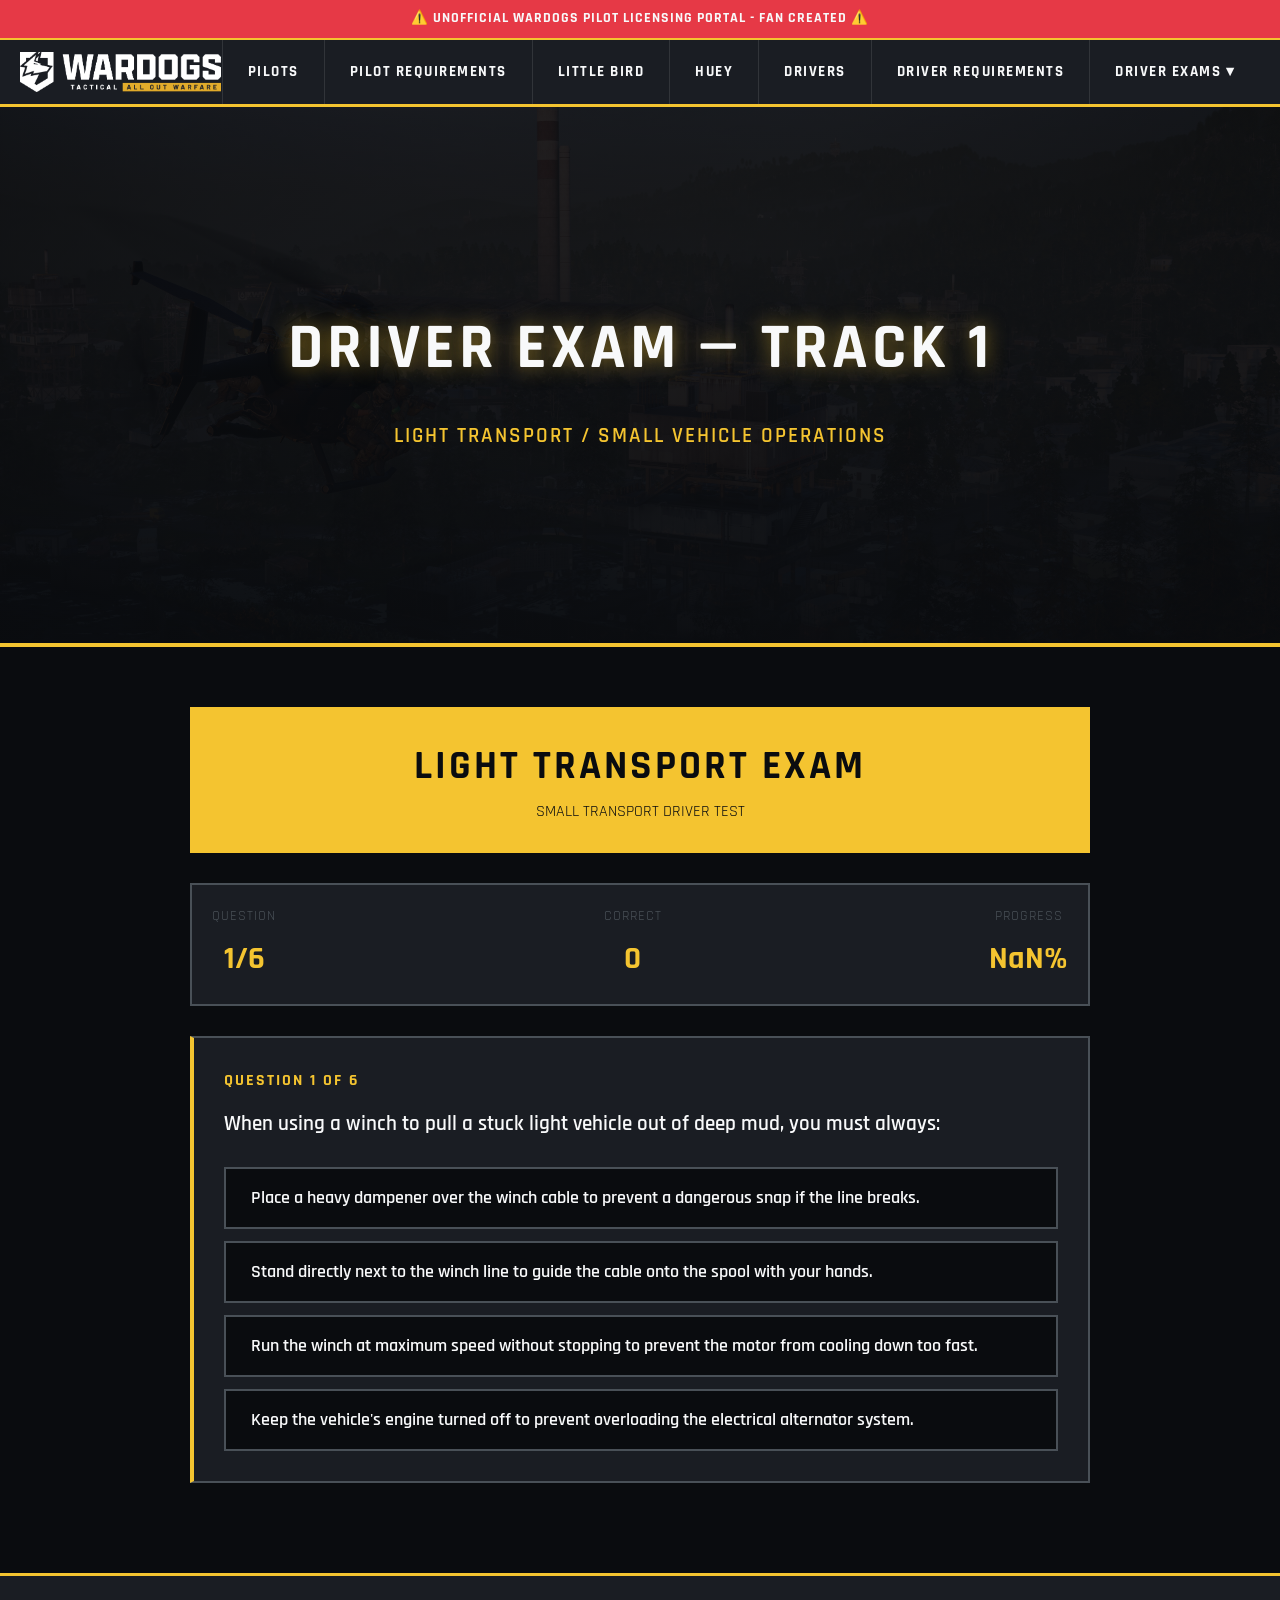
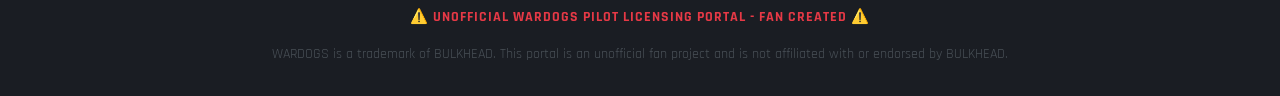
==== commit d063dd3b: "Add files via upload" ====
--- a/driver-exam-track1.html
+++ b/driver-exam-track1.html
@@ -3,8 +3,9 @@
 <head>
   <meta charset="UTF-8" />
   <meta name="viewport" content="width=device-width, initial-scale=1.0"/>
-  <title>Driver Exam — Track 1: Light Transport | WARDOGS</title>
-  <meta name="description" content="Wardogs Light Transport Driver Examination — written test for Track 1 (Small Transport). 30 questions, 90% pass required.">
+  <title>Track 1 Driver Exam - Small Transport Vehicle Certification (WARDOGS)</title>
+  <meta name="description" content="WARDOGS Track 1 Light Transport driver exam. 6 questions on high-speed handling, off-road tactics, vehicle dynamics, and evasive driving. 90% pass required to unlock practical evaluation. Free tactical driving test.">
+  <meta name="keywords" content="WARDOGS driver exam, small transport license, light vehicle certification, tactical driving test, off-road driving exam, high-speed handling test, vehicle dynamics exam, evasive driving certification, Track 1 driver test, convoy operations, tactical transport license">
   <link rel="canonical" href="https://wardogspilots.com/driver-exam-track1.html" />
   <meta property="og:type" content="website" />
   <meta property="og:title" content="Driver Exam — Track 1: Light Transport" />
@@ -58,7 +59,7 @@
       <div id="exam-progress" class="exam-progress">
         <div class="progress-item">
           <div class="progress-label">Question</div>
-          <div class="progress-value"><span id="current-q">1</span>/30</div>
+          <div class="progress-value"><span id="current-q">1</span>/6</div>
         </div>
         <div class="progress-item">
           <div class="progress-label">Correct</div>
@@ -438,7 +439,7 @@
   }
 
   function initExam() {
-    currentQuestions = shuffleArray(QUESTION_POOL).slice(0, 30);
+    currentQuestions = shuffleArray(QUESTION_POOL).slice(0, 6);
 
     // Shuffle answers for each question
     currentQuestions.forEach(q => {
@@ -462,7 +463,7 @@
 
     container.innerHTML = `
       <div class="question-card">
-        <div class="question-number">Question ${currentQuestionIndex + 1} of 30</div>
+        <div class="question-number">Question ${currentQuestionIndex + 1} of 6</div>
         <div class="question-text">${question.question}</div>
         <div class="answers" id="answers"></div>
         <div id="explanation-container"></div>
@@ -536,13 +537,13 @@
       document.getElementById('exam-progress').classList.add('hidden');
       resultContainer.classList.remove('hidden');
 
-      const percentage = ((score / 30) * 100).toFixed(1);
-      const passed = score >= 27; // 90% of 30 is 27
+      const percentage = ((score / 6) * 100).toFixed(1);
+      const passed = score >= 6; // 90% of 6 requires perfect score
 
       resultContainer.innerHTML = `
       <div class="result-screen ${passed ? 'pass' : 'fail'}">
         <div class="result-status">${passed ? 'PASS' : 'FAIL'}</div>
-        <div class="result-score">${score} / 30 (${percentage}%)</div>
+        <div class="result-score">${score} / 6 (${percentage}%)</div>
         <div class="result-message">
           ${passed
               ? 'You have passed the Light Transport written examination. Complete the form below to schedule your in-game practical evaluation with a driver instructor.'
@@ -613,7 +614,7 @@
       } else if (window.location.pathname.includes('weapon')) {
         examType = 'Weaponized';
       }
-      const percentage = ((score / 30) * 100).toFixed(1);
+      const percentage = ((score / 6) * 100).toFixed(1);
 
       // Format a tactical Discord embed payload
       const discordPayload = {
@@ -631,7 +632,7 @@
                       },
                       {
                           name: "🛞 Driver Track",
-                          value: `**Aircraft Track:** ${examType}\n**Score:** ${score} / 30 (${percentage}%)`,
+                          value: `**Aircraft Track:** ${examType}\n**Score:** ${score} / 6 (${percentage}%)`,
                           inline: false
                       },
                       {
@@ -681,7 +682,7 @@
               formResponse.innerHTML = `
         <div class="success-message" style="border-color: var(--tactical-red);">
           <h3 style="color: var(--tactical-red); margin-bottom: 20px;">⚠️ TRANSMISSION ERROR</h3>
-          <p>There was a connection issue forwarding your application to ground command. Please take a screenshot of your passing score (${score}/30) and contact a driving instructor directly on Discord.</p>
+          <p>There was a connection issue forwarding your application to ground command. Please take a screenshot of your passing score (${score}/6) and contact a driving instructor directly on Discord.</p>
         </div>
       `;
           });
--- a/shared.css
+++ b/shared.css
@@ -83,11 +83,20 @@
   min-width: 260px;
   list-style: none;
   padding: 8px 0;
-  margin: 6px 0 0 0;
+  margin: 0;
   display: none;
   box-shadow: 0 8px 20px rgba(0,0,0,0.6);
   z-index: 1200;
   border-radius: 4px;
+}
+
+.nav-dropdown-list::before {
+  content: '';
+  position: absolute;
+  top: -10px;
+  left: 0;
+  right: 0;
+  height: 10px;
 }
 
 .nav-dropdown-list li a {
